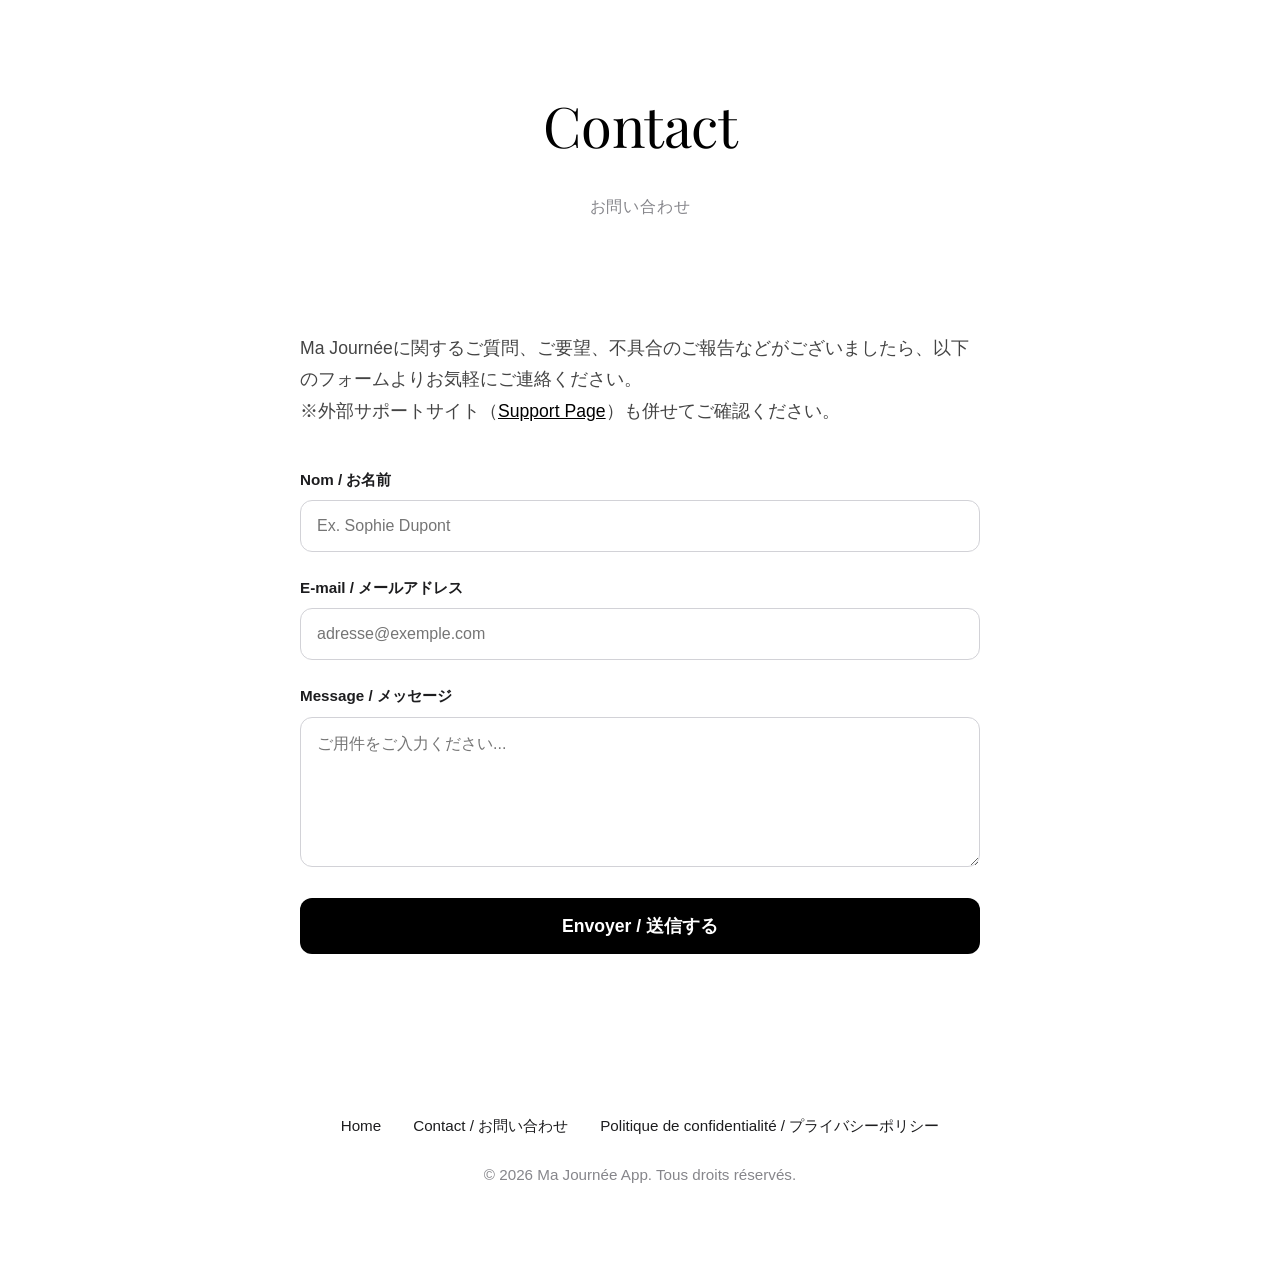
==== contact.html @ 140675ab "Add files via upload" ====
<!DOCTYPE html>
<html lang="ja">
<head>
    <meta charset="UTF-8">
    <meta name="viewport" content="width=device-width, initial-scale=1.0">
    <title>Contact - Ma Journée</title>
    <link rel="preconnect" href="https://fonts.googleapis.com">
    <link rel="preconnect" href="https://fonts.gstatic.com" crossorigin>
    <link href="https://fonts.googleapis.com/css2?family=Playfair+Display:ital,wght@0,400;0,600;1,400&display=swap" rel="stylesheet">
    <link rel="stylesheet" href="style.css">
</head>
<body>
    <header style="padding: 80px 0 40px;">
        <div class="container">
            <a href="index.html">
                <img src="je.png" alt="Je Logo" class="logo-img" onerror="this.style.display='none'" style="width: 60px; margin-bottom: 20px;">
            </a>
            <h1 class="serif page-title">Contact</h1>
            <p class="tagline-ja">お問い合わせ</p>
        </div>
    </header>

    <div class="container">
        <div class="content-wrapper">
            <p>Ma Journéeに関するご質問、ご要望、不具合のご報告などがございましたら、以下のフォームよりお気軽にご連絡ください。<br>
            ※外部サポートサイト（<a href="https://81ko.github.io/ExamenCVQ/support.html" target="_blank" style="color: #000;">Support Page</a>）も併せてご確認ください。</p>
            
            <form action="#" method="POST" style="margin-top: 40px;">
                <div class="form-group">
                    <label for="name">Nom / お名前</label>
                    <input type="text" id="name" name="name" class="form-control" required placeholder="Ex. Sophie Dupont">
                </div>
                
                <div class="form-group">
                    <label for="email">E-mail / メールアドレス</label>
                    <input type="email" id="email" name="email" class="form-control" required placeholder="adresse@exemple.com">
                </div>
                
                <div class="form-group">
                    <label for="message">Message / メッセージ</label>
                    <textarea id="message" name="message" class="form-control" required placeholder="ご用件をご入力ください..."></textarea>
                </div>
                
                <button type="submit" class="submit-btn">Envoyer / 送信する</button>
            </form>
        </div>
    </div>

    <footer>
        <div class="container">
            <div class="footer-links">
                <a href="index.html">Home</a>
                <a href="contact.html">Contact / お問い合わせ</a>
                <a href="privacy.html">Politique de confidentialité / プライバシーポリシー</a>
            </div>
            <p>&copy; 2026 Ma Journée App. Tous droits réservés.</p>
        </div>
    </footer>
</body>
</html>
---- style.css ----
:root {
    --bg-color: #ffffff;
    --text-color: #1d1d1f;
    --text-muted: #86868b;
    --border-color: #d2d2d7;
    --pastel-orange: #ffe8cc;
    --pastel-blue: #d6f0ff;
    --pastel-green: #d1f4d9;
    --journal-beige: #f5f5f0;
}

body {
    font-family: -apple-system, BlinkMacSystemFont, "SF Pro Text", "SF Pro Display", "Helvetica Neue", Arial, sans-serif;
    background-color: var(--bg-color);
    color: var(--text-color);
    margin: 0;
    padding: 0;
    line-height: 1.6;
    -webkit-font-smoothing: antialiased;
}

.serif {
    font-family: 'Playfair Display', "Times New Roman", Times, serif;
}

.container {
    max-width: 1000px;
    margin: 0 auto;
    padding: 0 32px;
}

/* Header */
header {
    text-align: center;
    padding: 140px 0 100px;
    position: relative;
    overflow: hidden;
}

.logo-img {
    width: 80px;
    height: auto;
    margin-bottom: 32px;
}

h1 {
    font-size: 5rem;
    font-weight: 400;
    margin: 0 0 16px;
    letter-spacing: -0.01em;
    color: #000;
}
.page-title {
    font-size: 3.5rem;
    margin-bottom: 24px;
}

.tagline {
    font-size: 1.5rem;
    font-weight: 300;
    color: var(--text-muted);
    margin-bottom: 8px;
    letter-spacing: 0.02em;
}

.tagline-ja {
    font-size: 1rem;
    color: var(--text-muted);
    margin-bottom: 56px;
    letter-spacing: 0.05em;
}

.app-store-btn {
    display: inline-flex;
    align-items: center;
    justify-content: center;
    background: #000;
    color: #fff;
    padding: 14px 28px;
    border-radius: 999px;
    text-decoration: none;
    font-weight: 600;
    font-size: 1rem;
    transition: all 0.3s ease;
}

.app-store-btn:hover {
    transform: scale(1.03);
    background: #1d1d1f;
    box-shadow: 0 10px 20px rgba(0,0,0,0.1);
}

/* Concept & Philosophy */
.concept-section, .philosophy-section, .content-section {
    padding: 100px 0;
    text-align: center;
}
.concept-section {
    background-color: #fbfbfd;
    margin-bottom: 100px;
}
.philosophy-section {
    border-top: 1px solid var(--border-color);
    border-bottom: 1px solid var(--border-color);
}

.concept-title {
    font-size: 2.5rem;
    font-weight: 600;
    margin-bottom: 32px;
    letter-spacing: -0.02em;
}

.concept-text {
    font-size: 1.25rem;
    color: #555;
    max-width: 700px;
    margin: 0 auto;
    line-height: 1.8;
}

.interactive-word {
    display: inline-block;
    transition: background-color 0.4s ease, color 0.4s ease;
    padding: 0 4px;
    border-radius: 4px;
    cursor: default;
}
.interactive-word:hover { background-color: var(--pastel-orange); color: #000; }
.interactive-word.blue:hover { background-color: var(--pastel-blue); }
.interactive-word.green:hover { background-color: var(--pastel-green); }

/* Features Grid */
.features-header {
    text-align: center;
    margin-bottom: 80px;
}
.features-header h2 {
    font-size: 3rem;
    font-weight: 400;
}
.features-grid {
    display: grid;
    grid-template-columns: repeat(2, 1fr);
    gap: 40px;
    padding-bottom: 140px;
}
.feature-card {
    background: #fff;
    border: 1px solid var(--border-color);
    border-radius: 24px;
    padding: 48px;
    transition: all 0.5s ease;
    position: relative;
    overflow: hidden;
}
.feature-card:hover {
    border-color: transparent;
    box-shadow: 0 24px 48px rgba(0,0,0,0.06);
    transform: translateY(-8px);
}
.feature-card:nth-child(1):hover { background-color: var(--journal-beige); }
.feature-card:nth-child(2):hover { background-color: var(--pastel-blue); }
.feature-card:nth-child(3):hover { background-color: var(--pastel-orange); }
.feature-card:nth-child(4):hover { background-color: #f7f7f9; }
.feature-card:nth-child(5):hover { background-color: var(--pastel-green); }
.feature-card:nth-child(6):hover { background-color: #fafafa; }

.feature-num {
    font-size: 1rem;
    font-weight: 600;
    color: var(--text-muted);
    margin-bottom: 24px;
    display: block;
}
.feature-title {
    font-size: 2rem;
    font-weight: 600;
    margin: 0 0 16px;
    letter-spacing: -0.01em;
}
.feature-desc {
    font-size: 1.1rem;
    color: #555;
    line-height: 1.7;
    margin: 0;
}

/* Weather Chips */
.weather-chips {
    display: flex;
    flex-wrap: wrap;
    gap: 12px;
    margin-top: 24px;
}
.chip {
    padding: 8px 16px;
    border: 1px solid #000;
    border-radius: 20px;
    font-size: 0.9rem;
    font-weight: 500;
    transition: all 0.3s;
    cursor: pointer;
}
.chip:hover { background-color: #000; color: #fff; }
.chip.active-orange { background-color: var(--pastel-orange); border-color: var(--pastel-orange); color: #000; }
.chip.active-blue { background-color: var(--pastel-blue); border-color: var(--pastel-blue); color: #000; }
.chip.active-green { background-color: var(--pastel-green); border-color: var(--pastel-green); color: #000; }

/* Subpage Specific */
.content-wrapper {
    max-width: 680px;
    margin: 0 auto;
    text-align: left;
    padding-bottom: 100px;
}
.content-wrapper h2 {
    font-size: 1.5rem;
    margin-top: 40px;
    margin-bottom: 16px;
    border-bottom: 1px solid var(--border-color);
    padding-bottom: 8px;
}
.content-wrapper p, .content-wrapper li {
    font-size: 1.1rem;
    color: #444;
    line-height: 1.8;
    margin-bottom: 16px;
}

/* Form Styles */
.form-group {
    margin-bottom: 24px;
}
.form-group label {
    display: block;
    font-weight: 600;
    margin-bottom: 8px;
    font-size: 0.95rem;
}
.form-control {
    width: 100%;
    padding: 16px;
    border: 1px solid var(--border-color);
    border-radius: 12px;
    font-size: 1rem;
    font-family: inherit;
    box-sizing: border-box;
    transition: border-color 0.3s ease;
}
.form-control:focus {
    outline: none;
    border-color: #000;
}
textarea.form-control {
    resize: vertical;
    min-height: 150px;
}
.submit-btn {
    width: 100%;
    background: #000;
    color: #fff;
    padding: 16px;
    border: none;
    border-radius: 12px;
    font-size: 1.1rem;
    font-weight: 600;
    cursor: pointer;
    transition: background 0.3s ease;
}
.submit-btn:hover {
    background: #333;
}

/* Footer */
footer {
    padding: 60px 0;
    text-align: center;
    font-size: 0.95rem;
    color: var(--text-muted);
}
.footer-links {
    margin-bottom: 24px;
    display: flex;
    justify-content: center;
    gap: 32px;
}
.footer-links a {
    color: var(--text-color);
    text-decoration: none;
    font-weight: 500;
}
.footer-links a:hover {
    text-decoration: underline;
}

@media (max-width: 768px) {
    h1 { font-size: 3.5rem; }
    .features-grid { grid-template-columns: 1fr; }
    .concept-title { font-size: 2rem; }
    .page-title { font-size: 2.5rem; }
    .footer-links { flex-direction: column; gap: 16px; }
}
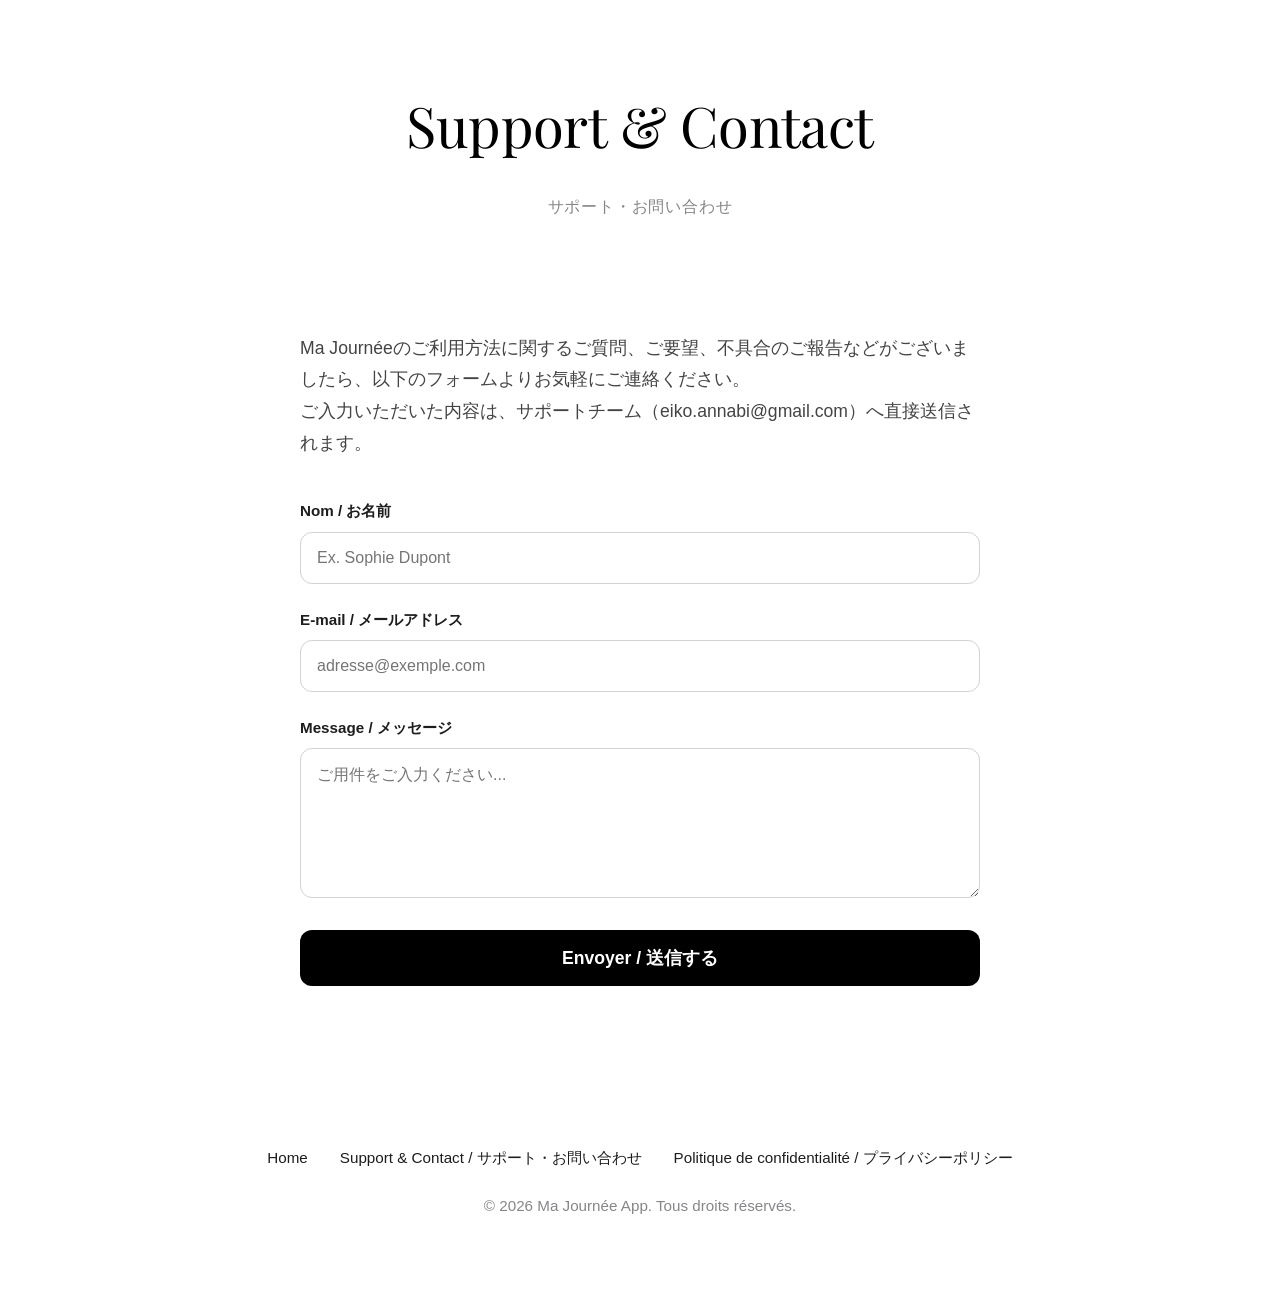
==== commit 5a1b03c9: "Add files via upload" ====
--- a/contact.html
+++ b/contact.html
@@ -3,7 +3,7 @@
 <head>
     <meta charset="UTF-8">
     <meta name="viewport" content="width=device-width, initial-scale=1.0">
-    <title>Contact - Ma Journée</title>
+    <title>Support & Contact - Ma Journée</title>
     <link rel="preconnect" href="https://fonts.googleapis.com">
     <link rel="preconnect" href="https://fonts.gstatic.com" crossorigin>
     <link href="https://fonts.googleapis.com/css2?family=Playfair+Display:ital,wght@0,400;0,600;1,400&display=swap" rel="stylesheet">
@@ -15,17 +15,23 @@
             <a href="index.html">
                 <img src="je.png" alt="Je Logo" class="logo-img" onerror="this.style.display='none'" style="width: 60px; margin-bottom: 20px;">
             </a>
-            <h1 class="serif page-title">Contact</h1>
-            <p class="tagline-ja">お問い合わせ</p>
+            <h1 class="serif page-title">Support & Contact</h1>
+            <p class="tagline-ja">サポート・お問い合わせ</p>
         </div>
     </header>
 
     <div class="container">
         <div class="content-wrapper">
-            <p>Ma Journéeに関するご質問、ご要望、不具合のご報告などがございましたら、以下のフォームよりお気軽にご連絡ください。<br>
-            ※外部サポートサイト（<a href="https://81ko.github.io/ExamenCVQ/support.html" target="_blank" style="color: #000;">Support Page</a>）も併せてご確認ください。</p>
+            <p>Ma Journéeのご利用方法に関するご質問、ご要望、不具合のご報告などがございましたら、以下のフォームよりお気軽にご連絡ください。<br>
+            ご入力いただいた内容は、サポートチーム（eiko.annabi@gmail.com）へ直接送信されます。</p>
             
-            <form action="#" method="POST" style="margin-top: 40px;">
+            <!-- formsubmit.co を使用して指定のメールアドレスへ送信 -->
+            <form action="https://formsubmit.co/eiko.annabi@gmail.com" method="POST" style="margin-top: 40px;">
+                <!-- 隠しフィールド: 自動返信メールの件名や設定 -->
+                <input type="hidden" name="_subject" value="【Ma Journée】ウェブサイトからのお問い合わせ">
+                <input type="hidden" name="_language" value="ja">
+                <input type="hidden" name="_template" value="box">
+
                 <div class="form-group">
                     <label for="name">Nom / お名前</label>
                     <input type="text" id="name" name="name" class="form-control" required placeholder="Ex. Sophie Dupont">
@@ -50,7 +56,7 @@
         <div class="container">
             <div class="footer-links">
                 <a href="index.html">Home</a>
-                <a href="contact.html">Contact / お問い合わせ</a>
+                <a href="contact.html">Support & Contact / サポート・お問い合わせ</a>
                 <a href="privacy.html">Politique de confidentialité / プライバシーポリシー</a>
             </div>
             <p>&copy; 2026 Ma Journée App. Tous droits réservés.</p>
